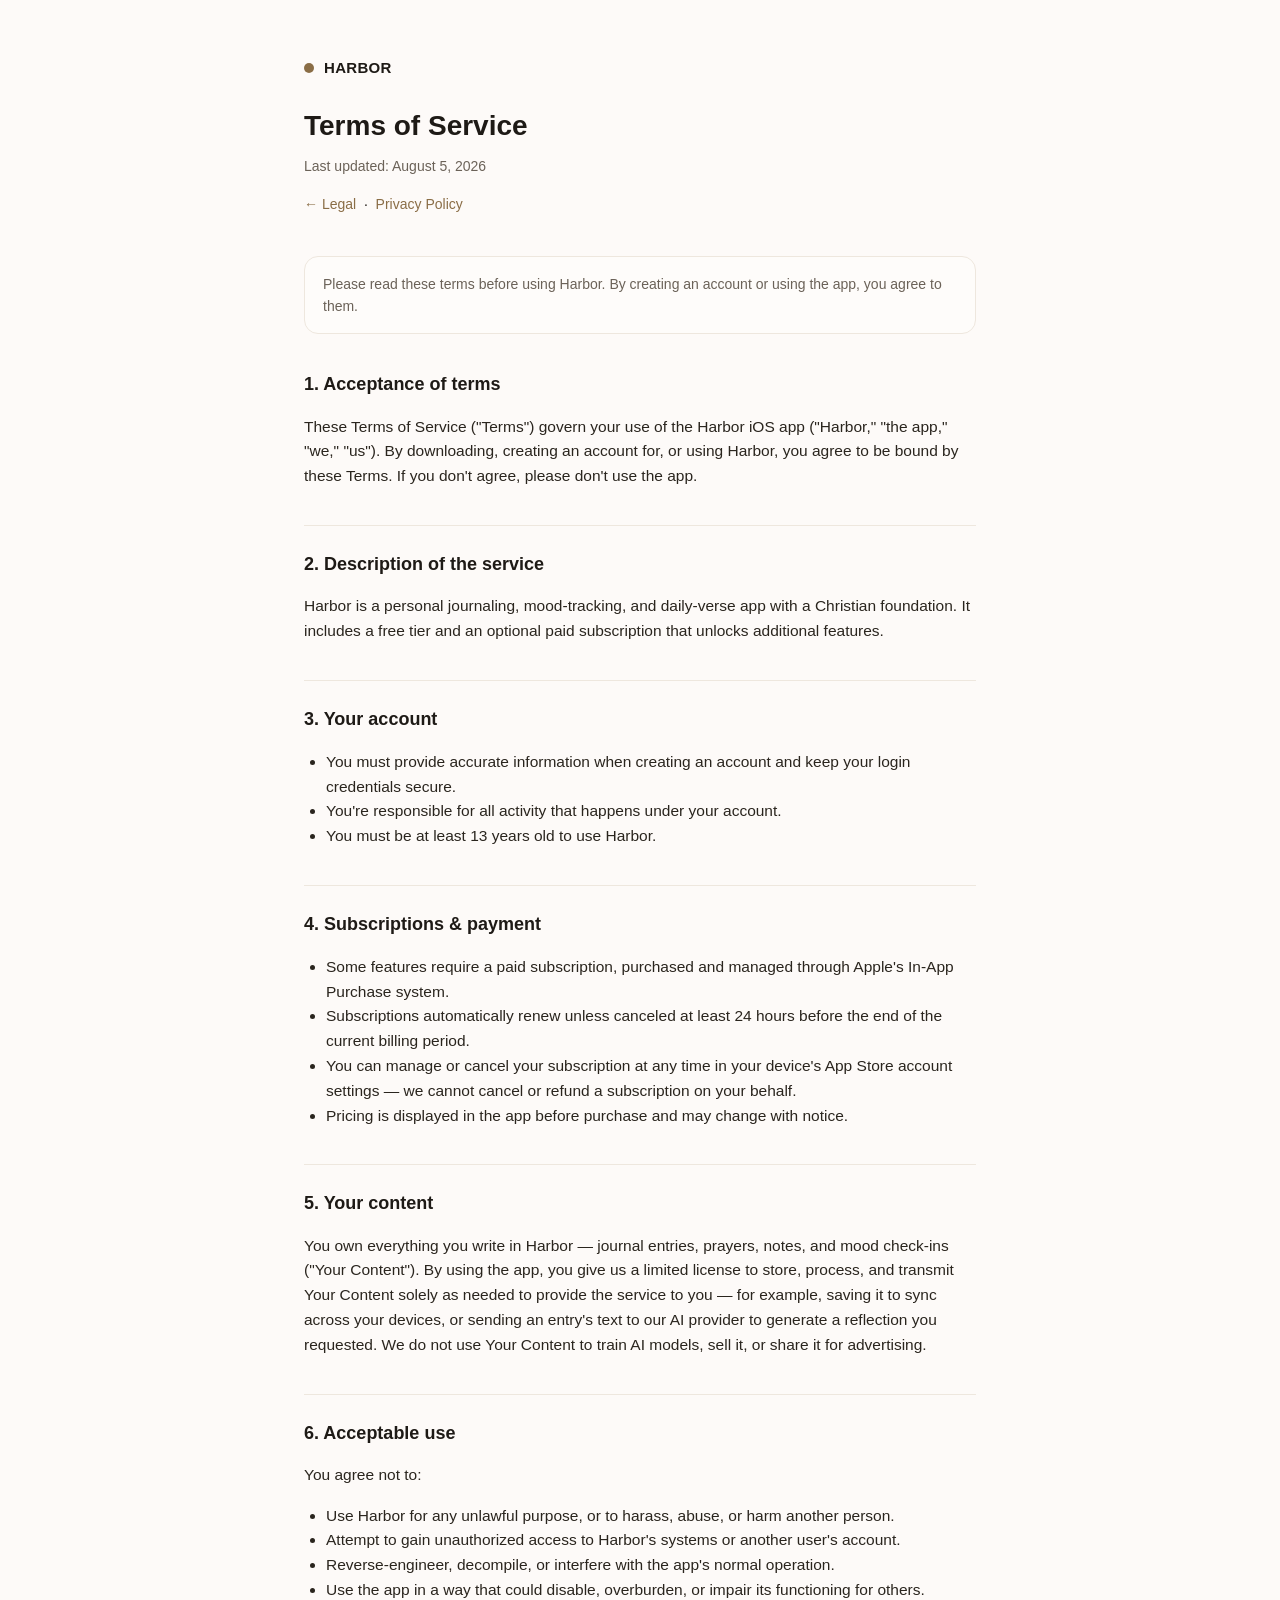
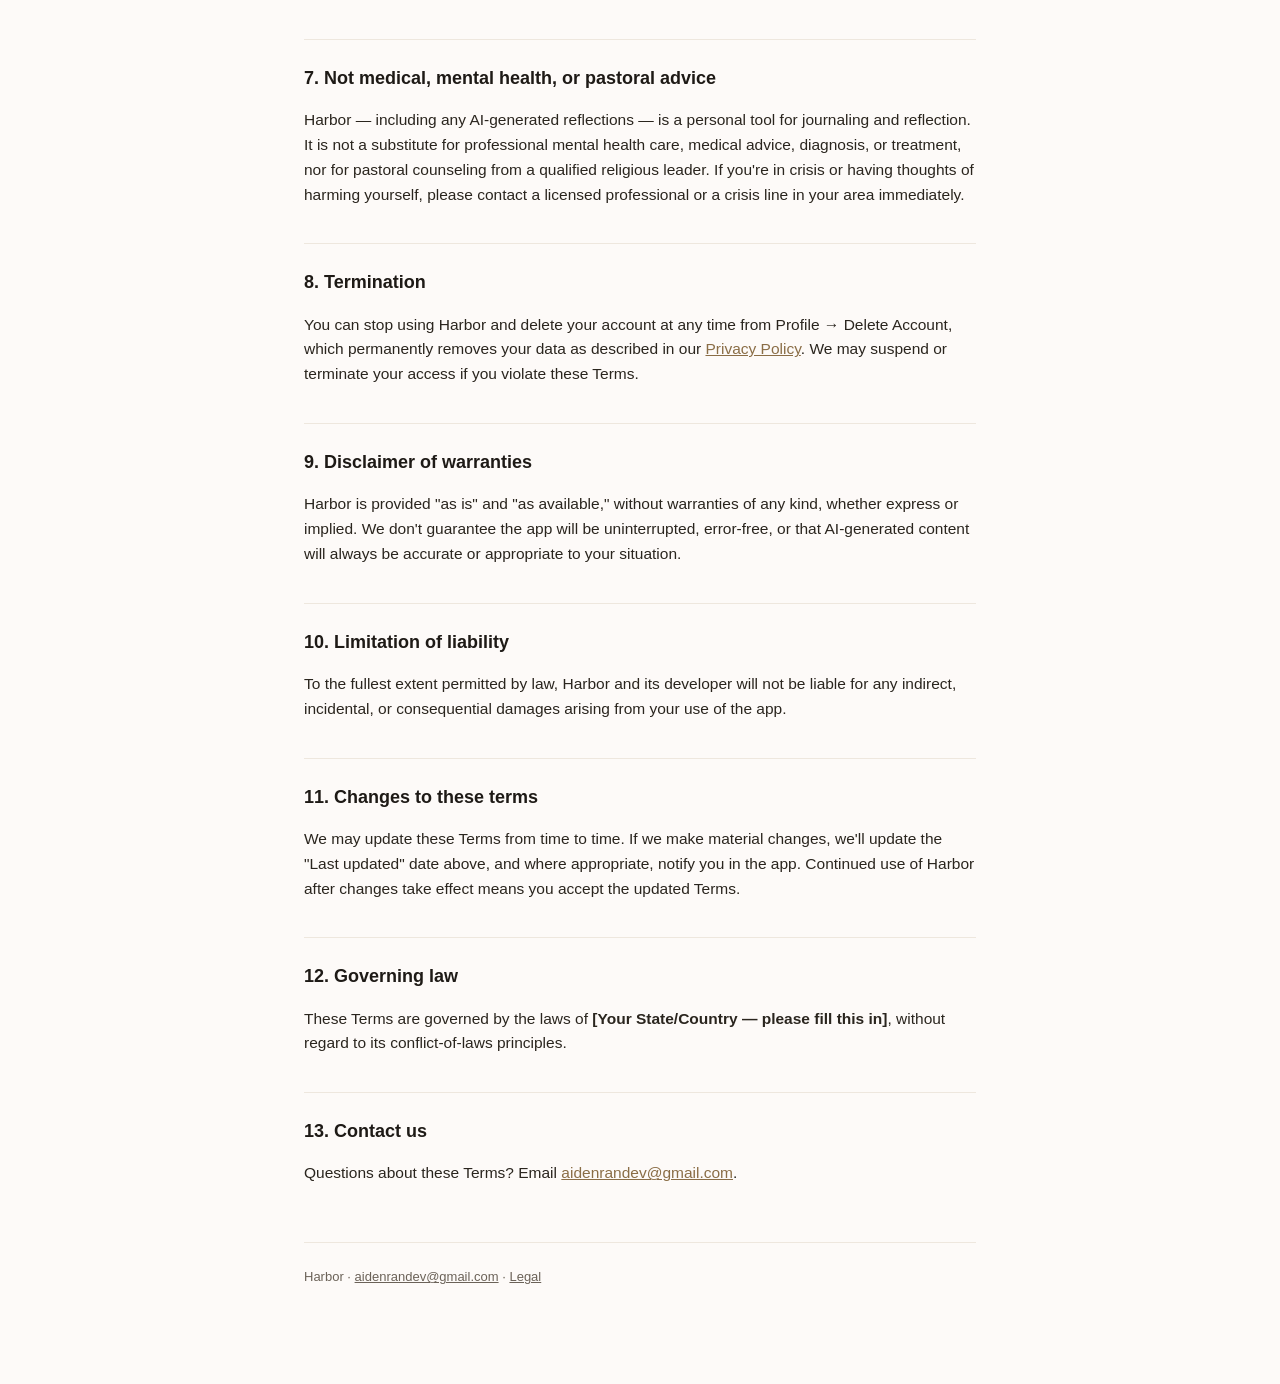
==== terms.html @ 7c103e90 "Add Privacy Policy and Terms of Service pages for Harbor Co-Authored-By: Claude Sonnet 5 <noreply@an" ====
<!DOCTYPE html>
<html lang="en">
<head>
<meta charset="UTF-8">
<meta name="viewport" content="width=device-width, initial-scale=1">
<title>Harbor — Terms of Service</title>
<link rel="stylesheet" href="style.css">
</head>
<body>
<div class="wrap">
  <header class="page-header">
    <div class="brand"><span class="dot"></span> HARBOR</div>
    <h1>Terms of Service</h1>
    <p class="updated">Last updated: August 5, 2026</p>
    <div class="subnav"><a href="index.html">← Legal</a> &nbsp;·&nbsp; <a href="privacy.html">Privacy Policy</a></div>
  </header>

  <div class="callout">
    Please read these terms before using Harbor. By creating an account or using the app, you
    agree to them.
  </div>

  <h2>1. Acceptance of terms</h2>
  <p>
    These Terms of Service ("Terms") govern your use of the Harbor iOS app ("Harbor," "the app,"
    "we," "us"). By downloading, creating an account for, or using Harbor, you agree to be bound
    by these Terms. If you don't agree, please don't use the app.
  </p>

  <h2>2. Description of the service</h2>
  <p>
    Harbor is a personal journaling, mood-tracking, and daily-verse app with a Christian
    foundation. It includes a free tier and an optional paid subscription that unlocks additional
    features.
  </p>

  <h2>3. Your account</h2>
  <ul>
    <li>You must provide accurate information when creating an account and keep your login credentials secure.</li>
    <li>You're responsible for all activity that happens under your account.</li>
    <li>You must be at least 13 years old to use Harbor.</li>
  </ul>

  <h2>4. Subscriptions &amp; payment</h2>
  <ul>
    <li>Some features require a paid subscription, purchased and managed through Apple's In-App Purchase system.</li>
    <li>Subscriptions automatically renew unless canceled at least 24 hours before the end of the current billing period.</li>
    <li>You can manage or cancel your subscription at any time in your device's App Store account settings — we cannot cancel or refund a subscription on your behalf.</li>
    <li>Pricing is displayed in the app before purchase and may change with notice.</li>
  </ul>

  <h2>5. Your content</h2>
  <p>
    You own everything you write in Harbor — journal entries, prayers, notes, and mood check-ins
    ("Your Content"). By using the app, you give us a limited license to store, process, and
    transmit Your Content solely as needed to provide the service to you — for example, saving it
    to sync across your devices, or sending an entry's text to our AI provider to generate a
    reflection you requested. We do not use Your Content to train AI models, sell it, or share it
    for advertising.
  </p>

  <h2>6. Acceptable use</h2>
  <p>You agree not to:</p>
  <ul>
    <li>Use Harbor for any unlawful purpose, or to harass, abuse, or harm another person.</li>
    <li>Attempt to gain unauthorized access to Harbor's systems or another user's account.</li>
    <li>Reverse-engineer, decompile, or interfere with the app's normal operation.</li>
    <li>Use the app in a way that could disable, overburden, or impair its functioning for others.</li>
  </ul>

  <h2>7. Not medical, mental health, or pastoral advice</h2>
  <p>
    Harbor — including any AI-generated reflections — is a personal tool for journaling and
    reflection. It is not a substitute for professional mental health care, medical advice,
    diagnosis, or treatment, nor for pastoral counseling from a qualified religious leader. If
    you're in crisis or having thoughts of harming yourself, please contact a licensed professional
    or a crisis line in your area immediately.
  </p>

  <h2>8. Termination</h2>
  <p>
    You can stop using Harbor and delete your account at any time from Profile → Delete Account,
    which permanently removes your data as described in our
    <a href="privacy.html">Privacy Policy</a>. We may suspend or terminate your access if you
    violate these Terms.
  </p>

  <h2>9. Disclaimer of warranties</h2>
  <p>
    Harbor is provided "as is" and "as available," without warranties of any kind, whether express
    or implied. We don't guarantee the app will be uninterrupted, error-free, or that AI-generated
    content will always be accurate or appropriate to your situation.
  </p>

  <h2>10. Limitation of liability</h2>
  <p>
    To the fullest extent permitted by law, Harbor and its developer will not be liable for any
    indirect, incidental, or consequential damages arising from your use of the app.
  </p>

  <h2>11. Changes to these terms</h2>
  <p>
    We may update these Terms from time to time. If we make material changes, we'll update the
    "Last updated" date above, and where appropriate, notify you in the app. Continued use of
    Harbor after changes take effect means you accept the updated Terms.
  </p>

  <h2>12. Governing law</h2>
  <p>
    These Terms are governed by the laws of <strong>[Your State/Country — please fill this in]</strong>,
    without regard to its conflict-of-laws principles.
  </p>

  <h2>13. Contact us</h2>
  <p>
    Questions about these Terms? Email <a href="mailto:aidenrandev@gmail.com">aidenrandev@gmail.com</a>.
  </p>

  <footer>
    Harbor · <a href="mailto:aidenrandev@gmail.com">aidenrandev@gmail.com</a> · <a href="index.html">Legal</a>
  </footer>
</div>
</body>
</html>
---- style.css ----
:root {
  color-scheme: light;
  --ink: #1E1A16;
  --ink-soft: #6B6258;
  --paper: #FDFAF8;
  --card: #FEFCFA;
  --edge: #EEE7DE;
  --gold: #8A6D46;
}

* { box-sizing: border-box; }

body {
  margin: 0;
  background: var(--paper);
  color: var(--ink);
  font-family: -apple-system, BlinkMacSystemFont, "Segoe UI", Roboto, Helvetica, Arial, sans-serif;
  line-height: 1.6;
}

.wrap {
  max-width: 720px;
  margin: 0 auto;
  padding: 56px 24px 96px;
}

header.page-header {
  margin-bottom: 40px;
}

.brand {
  display: flex;
  align-items: center;
  gap: 10px;
  margin-bottom: 24px;
  font-weight: 700;
  font-size: 15px;
  letter-spacing: 0.02em;
}

.brand .dot {
  width: 10px;
  height: 10px;
  border-radius: 50%;
  background: var(--gold);
}

h1 {
  font-size: 28px;
  margin: 0 0 6px;
}

.updated {
  color: var(--ink-soft);
  font-size: 14px;
  margin: 0 0 8px;
}

.subnav {
  font-size: 14px;
  margin-top: 16px;
}

.subnav a { color: var(--gold); text-decoration: none; }
.subnav a:hover { text-decoration: underline; }

h2 {
  font-size: 18px;
  margin: 36px 0 10px;
  border-top: 1px solid var(--edge);
  padding-top: 24px;
}

h2:first-of-type { border-top: none; padding-top: 0; }

p, li { color: #2A251E; font-size: 15.5px; }

ul { padding-left: 22px; }

a { color: var(--gold); }

.callout {
  background: var(--card);
  border: 1px solid var(--edge);
  border-radius: 14px;
  padding: 16px 18px;
  font-size: 14px;
  color: var(--ink-soft);
  margin-bottom: 32px;
}

footer {
  margin-top: 56px;
  padding-top: 24px;
  border-top: 1px solid var(--edge);
  font-size: 13px;
  color: var(--ink-soft);
}

footer a { color: var(--ink-soft); }

@media (prefers-color-scheme: dark) {
  :root {
    color-scheme: dark;
    --ink: #F3EFE9;
    --ink-soft: #A79E92;
    --paper: #16130F;
    --card: #1D1914;
    --edge: #2E2820;
    --gold: #D8B888;
  }
  p, li { color: #E7E1D8; }
}
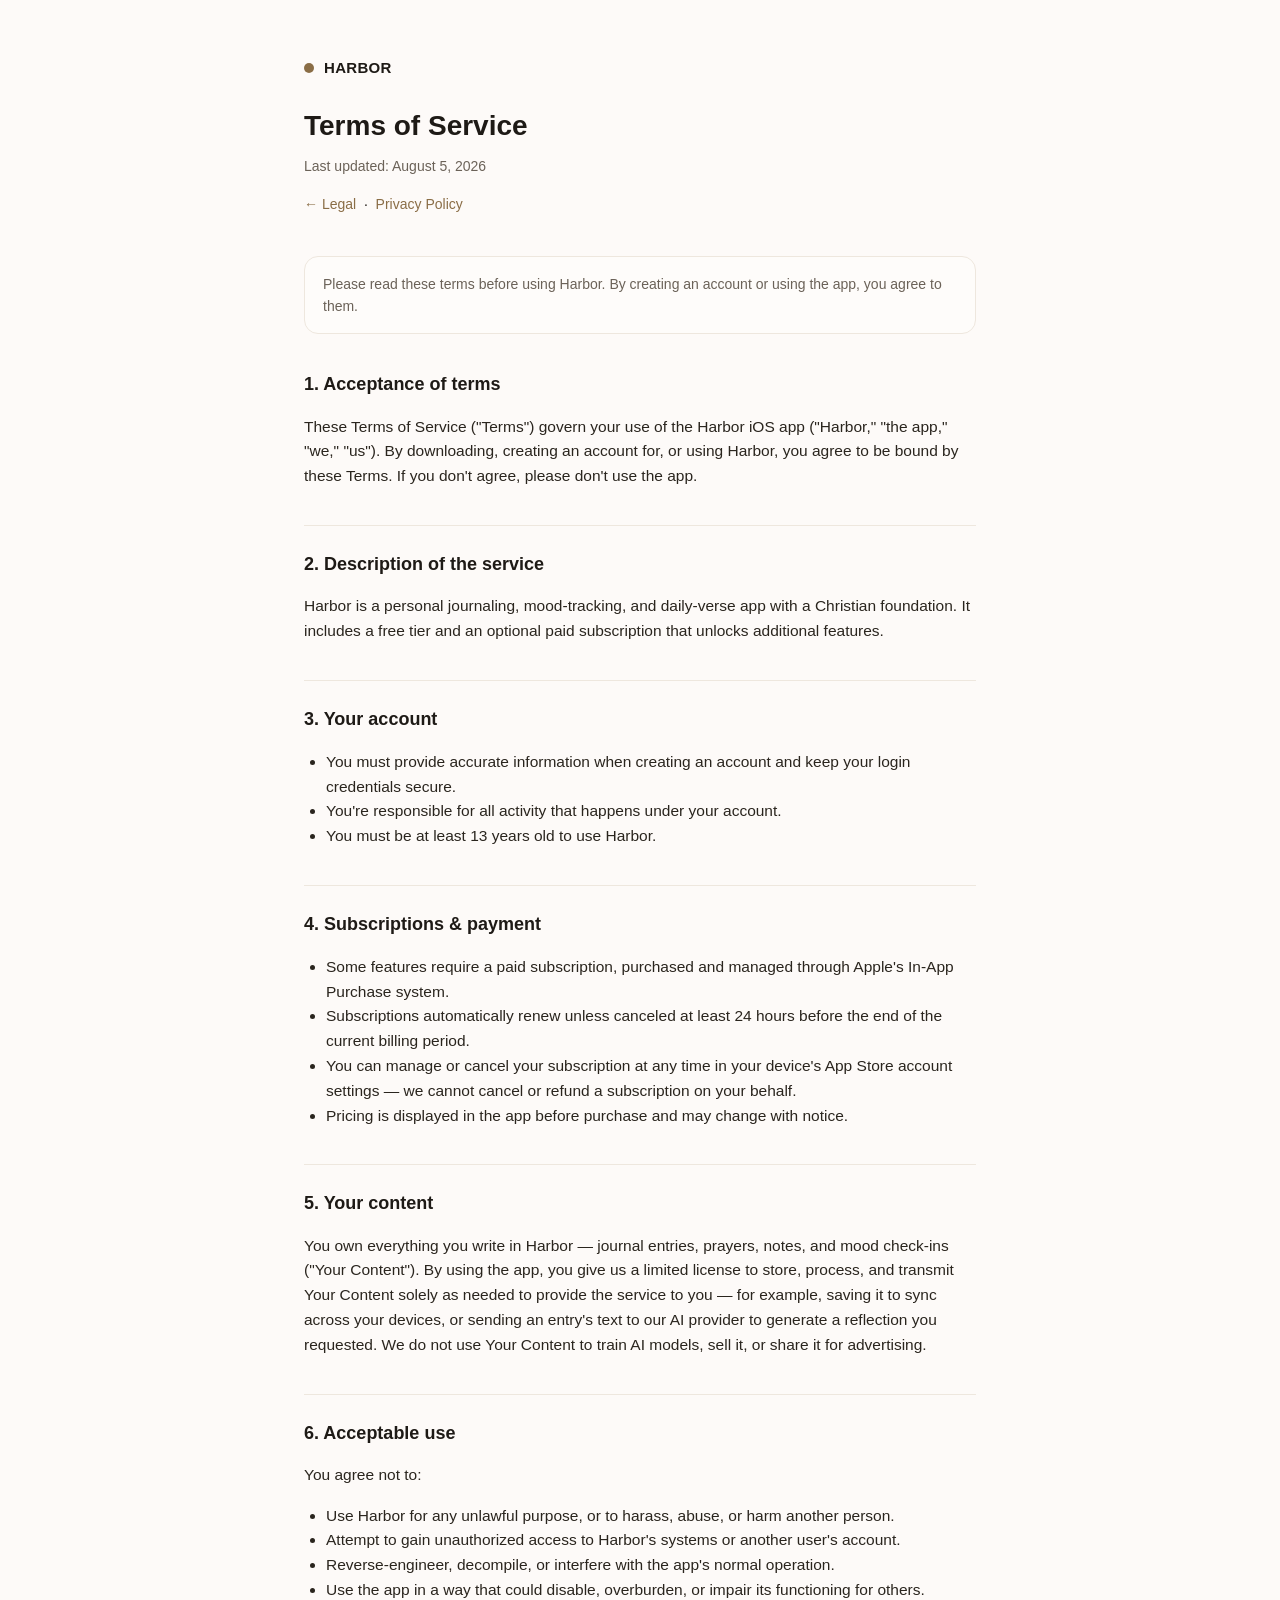
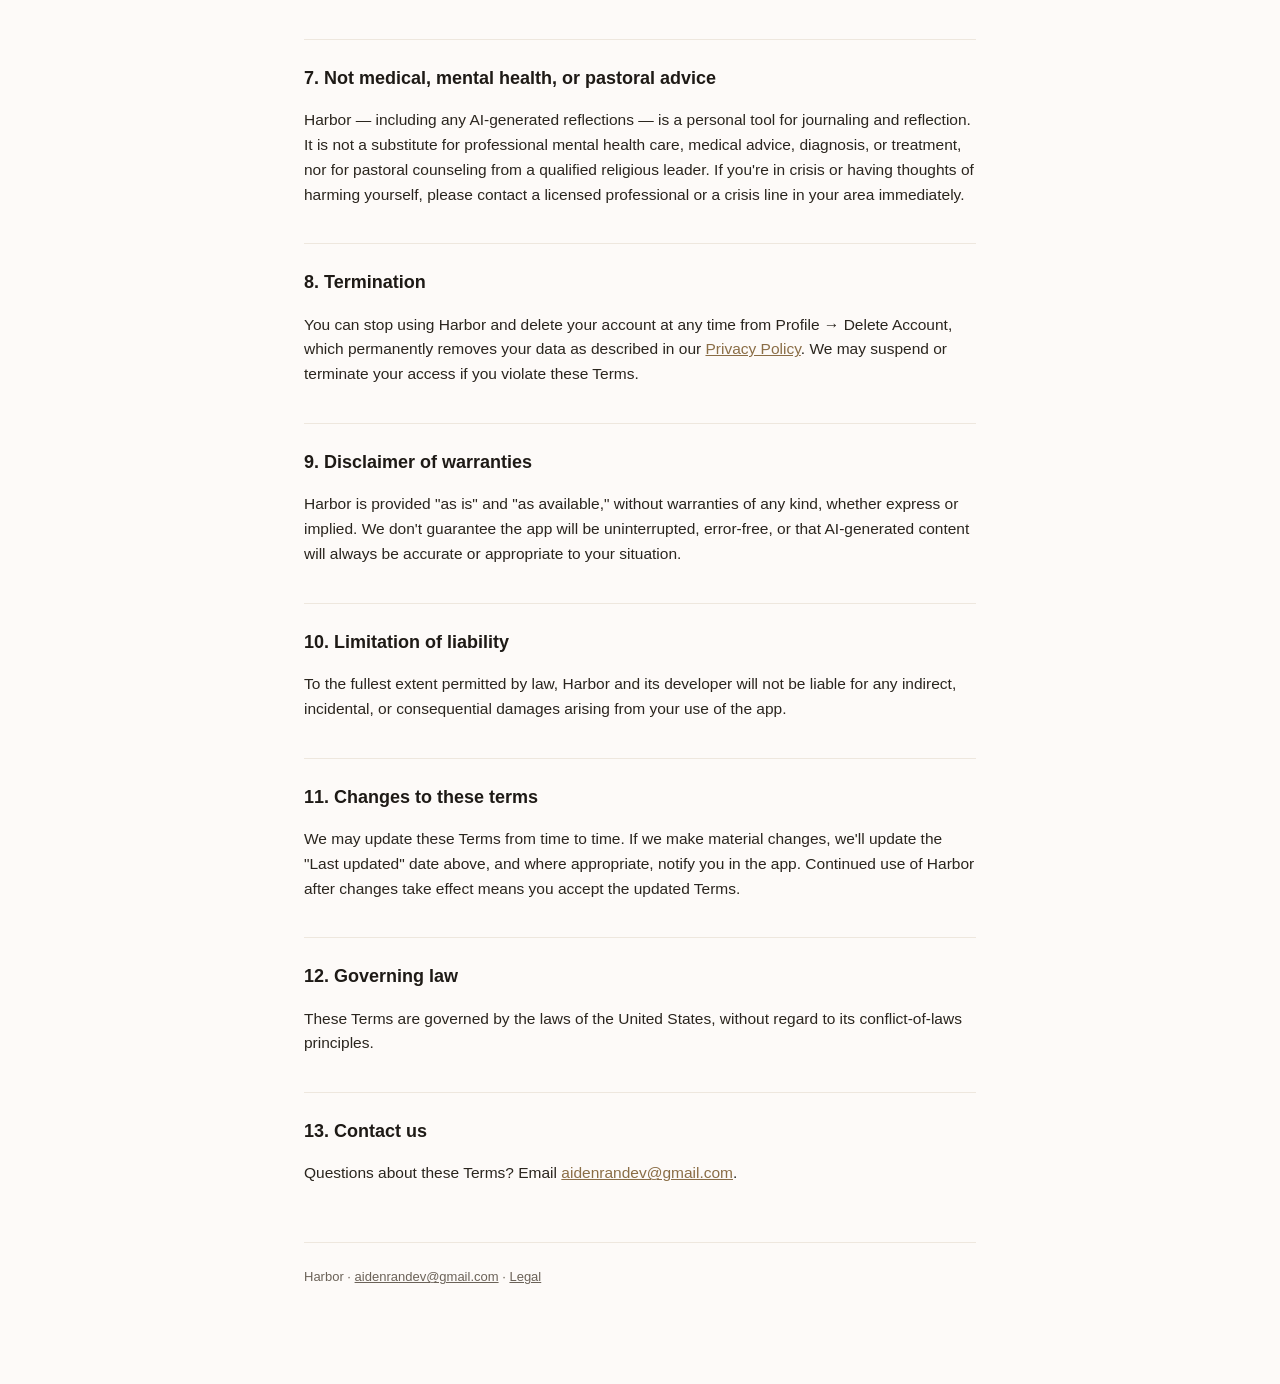
==== commit 4fc84887: "Fill in governing law as United States Co-Authored-By: Claude Sonnet 5 <noreply@anthropic.com>" ====
--- a/terms.html
+++ b/terms.html
@@ -107,8 +107,8 @@
 
   <h2>12. Governing law</h2>
   <p>
-    These Terms are governed by the laws of <strong>[Your State/Country — please fill this in]</strong>,
-    without regard to its conflict-of-laws principles.
+    These Terms are governed by the laws of the United States, without regard to its
+    conflict-of-laws principles.
   </p>
 
   <h2>13. Contact us</h2>
